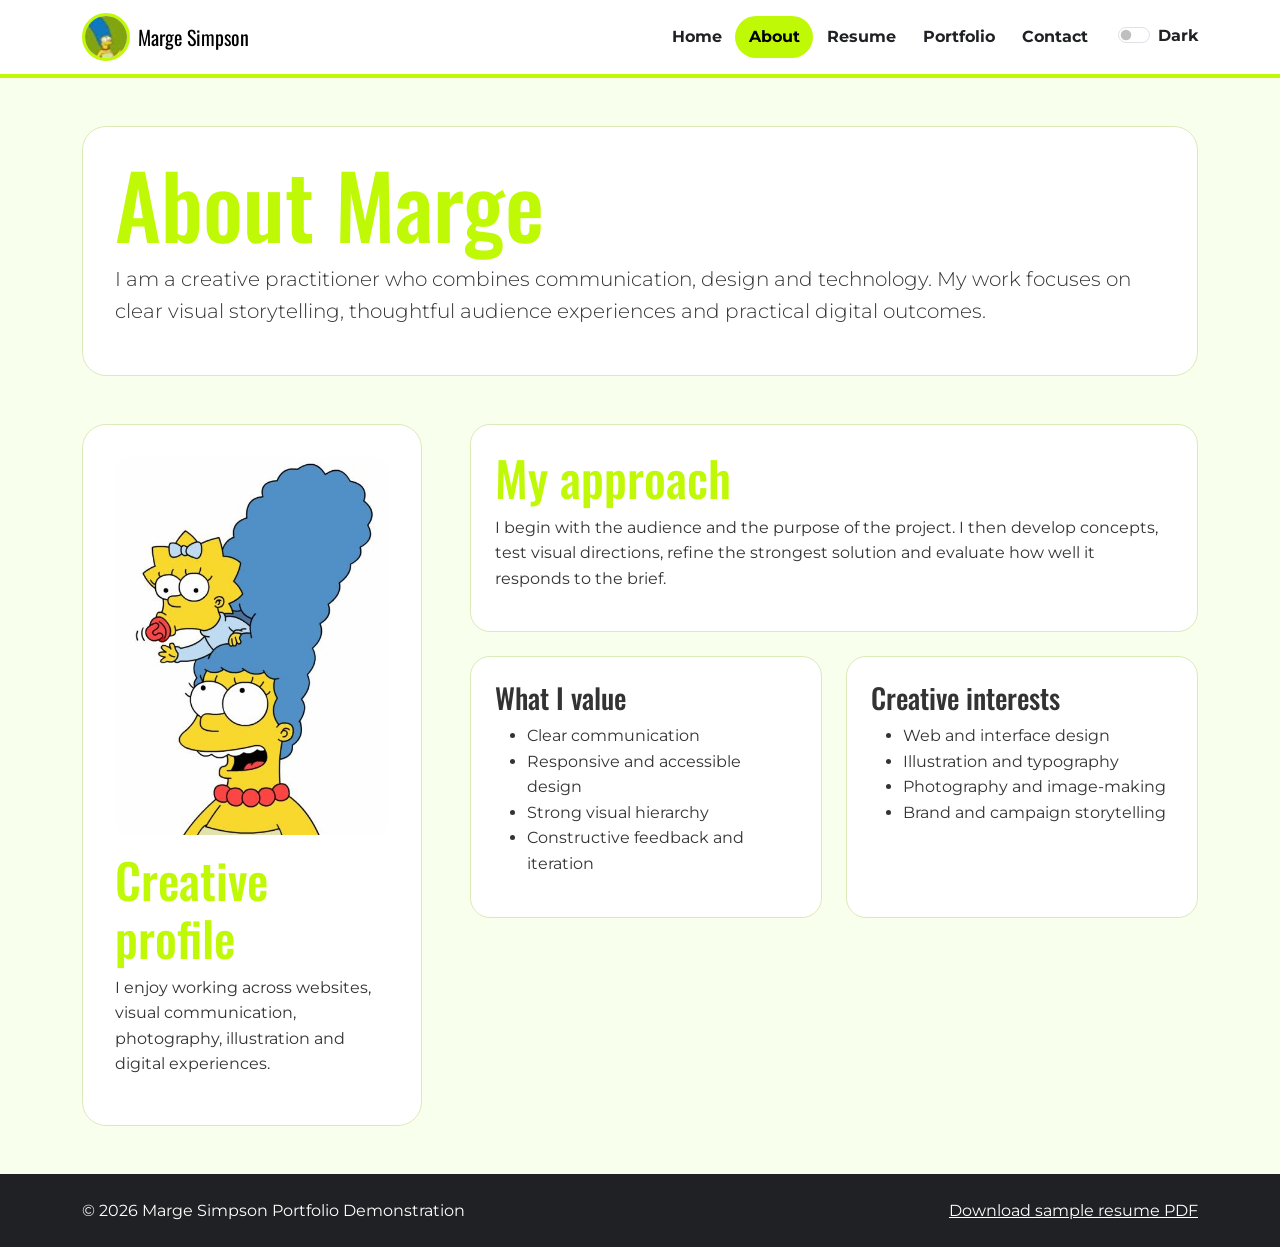
==== about.html @ 270b98f9 "Actual initial commit" ====
<!doctype html>
<html lang="en" data-bs-theme="light">
<head>
  <meta charset="utf-8">
  <meta name="viewport" content="width=device-width, initial-scale=1">
  <meta name="description" content="About Marge Simpson creative portfolio demonstration">
  <meta name="author" content="INFO1005 Website Design">
  <title>Marge Simpson | About</title>

  <link rel="apple-touch-icon" sizes="180x180" href="favicon/apple-touch-icon.png">
  <link rel="icon" type="image/png" sizes="32x32" href="favicon/favicon-32x32.png">
  <link rel="icon" type="image/png" sizes="16x16" href="favicon/favicon-16x16.png">
  <link rel="manifest" href="favicon/site.webmanifest">

  <!-- Same Google Font package as the Bart multipage template -->
  <link rel="preconnect" href="https://fonts.googleapis.com">
  <link rel="preconnect" href="https://fonts.gstatic.com" crossorigin>
  <link href="https://fonts.googleapis.com/css2?family=Montserrat:wght@400;600;700&family=Oswald:wght@500;700&display=swap" rel="stylesheet">

  <link rel="stylesheet" href="https://cdn.jsdelivr.net/npm/bootstrap-icons@1.11.3/font/bootstrap-icons.css">
  <link href="https://cdn.jsdelivr.net/npm/bootstrap@5.3.8/dist/css/bootstrap.min.css" rel="stylesheet">
  <link href="css/custom.css" rel="stylesheet">
</head>
<body>
<a class="skip-link" href="#maincontent">Skip to main content</a>

<nav class="navbar navbar-expand-lg sticky-top portfolio-nav" aria-label="Main portfolio navigation">
  <div class="container">
    <a class="navbar-brand d-flex align-items-center gap-2" href="index.html">
      <img src="img/margeicon.jpg" alt="Marge Simpson icon" class="brand-avatar">
      <span>Marge Simpson</span>
    </a>

    <button class="navbar-toggler" type="button"
            data-bs-toggle="collapse" data-bs-target="#mainNav"
            aria-controls="mainNav" aria-expanded="false"
            aria-label="Toggle navigation">
      <span class="navbar-toggler-icon"></span>
    </button>

    <div class="collapse navbar-collapse" id="mainNav">
      <ul class="navbar-nav ms-auto align-items-lg-center">
        <li class="nav-item"><a class="nav-link" href="index.html">Home</a></li><li class="nav-item"><a class="nav-link active" href="about.html" aria-current="page">About</a></li><li class="nav-item"><a class="nav-link" href="resume.html">Resume</a></li><li class="nav-item"><a class="nav-link" href="portfolio.html">Portfolio</a></li><li class="nav-item"><a class="nav-link" href="contact.html">Contact</a></li>
        <li class="nav-item ms-lg-3">
          <div class="form-check form-switch theme-switch">
            <input class="form-check-input" type="checkbox" role="switch" id="themeSwitch">
            <label class="form-check-label" for="themeSwitch">Dark</label>
          </div>
        </li>
      </ul>
    </div>
  </div>
</nav>

<main id="maincontent" class="container my-5">
  <header class="section-panel mb-5">
    <h1>About Marge</h1>
    <p class="lead">I am a creative practitioner who combines communication, design and technology. My work focuses on clear visual storytelling, thoughtful audience experiences and practical digital outcomes.</p>
  </header>

  <div class="row g-5 align-items-start">
    <aside class="col-lg-4">
      <div class="section-panel position-sticky" style="top:6rem;">
        <img src="img/marge1.jpg" class="img-fluid rounded-4 mb-3" alt="Marge Simpson creative portrait">
        <h2>Creative profile</h2>
        <p>I enjoy working across websites, visual communication, photography, illustration and digital experiences.</p>
      </div>
    </aside>

    <section class="col-lg-8">
      <div class="feature-card p-4 mb-4">
        <h2>My approach</h2>
        <p>I begin with the audience and the purpose of the project. I then develop concepts, test visual directions, refine the strongest solution and evaluate how well it responds to the brief.</p>
      </div>

      <div class="row g-4">
        <div class="col-md-6">
          <article class="feature-card p-4">
            <h2 class="h3">What I value</h2>
            <ul>
              <li>Clear communication</li>
              <li>Responsive and accessible design</li>
              <li>Strong visual hierarchy</li>
              <li>Constructive feedback and iteration</li>
            </ul>
          </article>
        </div>
        <div class="col-md-6">
          <article class="feature-card p-4">
            <h2 class="h3">Creative interests</h2>
            <ul>
              <li>Web and interface design</li>
              <li>Illustration and typography</li>
              <li>Photography and image-making</li>
              <li>Brand and campaign storytelling</li>
            </ul>
          </article>
        </div>
      </div>
    </section>
  </div>
</main>

<footer class="site-footer py-4 mt-5">
  <div class="container d-flex flex-column flex-md-row justify-content-between gap-3">
    <p class="mb-0">&copy; 2026 Marge Simpson Portfolio Demonstration</p>
    <p class="mb-0"><a href="pdf/marge_simpson_resume.pdf" target="_blank">Download sample resume PDF</a></p>
  </div>
</footer>

<script src="https://cdn.jsdelivr.net/npm/bootstrap@5.3.8/dist/js/bootstrap.bundle.min.js"></script>
<script src="js/script.js"></script>
</body>
</html>
---- css/custom.css ----
/* INFO1005 Module 3.2 Marge Simpson multipage Bootstrap portfolio
   Visual styling intentionally follows the Bart Simpson multipage template.
   Palette adapted from the earlier Marge example.
*/

:root {
  --brand-primary: #c0f905;
  --brand-secondary: #82a510;
  --brand-accent: #fb079a;
  --brand-dark: #202124;
  --brand-light: #f8ffed;
  --brand-panel: #ffffff;
  --brand-text: #333333;
  --brand-muted: #666666;
  --brand-border: #dce9b9;
  --font-heading: 'Oswald', Arial, sans-serif;
  --font-body: 'Montserrat', Arial, sans-serif;
}

html {
  scroll-behavior: smooth;
  scroll-padding-top: 5rem;
}

body {
  margin: 0;
  font-family: var(--font-body);
  color: var(--brand-text);
  background: var(--brand-light);
  line-height: 1.6;
}

[data-bs-theme="dark"] body {
  --brand-light: #151515;
  --brand-panel: #202124;
  --brand-text: #f3f7e9;
  --brand-muted: #cdd6bd;
  --brand-border: #44502f;
  background: var(--brand-light);
  color: var(--brand-text);
}

.skip-link {
  position: absolute;
  left: -999px;
  top: 0;
  background: var(--brand-dark);
  color: white;
  padding: .75rem 1rem;
  z-index: 2000;
}
.skip-link:focus { left: 1rem; top: 1rem; }

h1, h2, h3, h4, h5, .navbar-brand {
  font-family: var(--font-heading);
}

h1 {
  font-size: clamp(2.6rem, 7vw, 5.5rem);
  color: var(--brand-primary);
  line-height: 1;
  margin-bottom: 1rem;
}

h2 { color: var(--brand-primary); font-size: clamp(2rem, 4vw, 3rem); }
h3 { color: var(--brand-accent); font-size: 1.45rem; }
h4 { color: var(--brand-muted); font-size: 1rem; letter-spacing: .08em; text-transform: uppercase; }

a { color: var(--brand-secondary); }
a:hover { color: var(--brand-primary); }

/* NAVIGATION — same treatment as Bart multipage */
.portfolio-nav {
  background: var(--brand-panel);
  border-bottom: 4px solid var(--brand-primary);
}

.brand-avatar {
  width: 48px;
  height: 48px;
  object-fit: cover;
  border-radius: 50%;
  border: 3px solid var(--brand-primary);
}

.nav-link {
  color: var(--brand-dark);
  font-weight: 700;
  border-radius: 999px;
  padding-inline: .85rem !important;
}

[data-bs-theme="dark"] .nav-link,
[data-bs-theme="dark"] .navbar-brand,
[data-bs-theme="dark"] .theme-switch {
  color: var(--brand-text);
}

.nav-link:hover,
.nav-link:focus,
.nav-link.active {
  color: var(--brand-dark);
  background: var(--brand-primary);
}

.navbar-toggler { border: 2px solid var(--brand-primary); }
.theme-switch { color: var(--brand-dark); font-weight: 700; }
.theme-switch .form-check-input:checked {
  background-color: var(--brand-primary);
  border-color: var(--brand-primary);
}

/* HOME HERO — Bart layout with Marge image and green palette */
.hero {
  min-height: 70vh;
  padding-block: 4rem;
  background:
    linear-gradient(90deg, rgba(248,255,237,.97), rgba(248,255,237,.76)),
    url('../img/parallax1.jpg') center/cover no-repeat;
}

[data-bs-theme="dark"] .hero {
  background:
    linear-gradient(90deg, rgba(21,21,21,.96), rgba(21,21,21,.80)),
    url('../img/parallax1.jpg') center/cover no-repeat;
}

.hero-img {
  max-width: 340px;
  border-radius: 2rem;
  border: 10px solid var(--brand-primary);
  box-shadow: 16px 16px 0 var(--brand-accent);
}

.standout {
  color: var(--brand-secondary);
  font-weight: 700;
}

.typing-heading {
  min-height: 3.6rem;
  margin-bottom: 1rem;
}

.typewrite {
  color: var(--brand-primary);
  border-right: .08em solid var(--brand-primary);
  padding-right: .1em;
  animation: blinkCursor .8s step-end infinite;
}

@keyframes blinkCursor {
  50% { border-color: transparent; }
}

/* BART TEMPLATE PANEL / CARD STYLES */
.section-panel {
  background: var(--brand-panel);
  border: 1px solid var(--brand-border);
  border-radius: 1.5rem;
  padding: 2rem;
}

.feature-card,
.project-card,
.resume-card {
  background: var(--brand-panel);
  border: 1px solid var(--brand-border);
  border-radius: 1.25rem;
  overflow: hidden;
  height: 100%;
  transition: transform .25s ease, box-shadow .25s ease;
}

.feature-card:hover,
.project-card:hover,
.resume-card:hover {
  transform: translateY(-.25rem);
  box-shadow: 0 1rem 2rem rgba(0,0,0,.12);
}

.feature-icon {
  font-size: 2rem;
  color: var(--brand-accent);
}

.card-img-top,
.project-thumb {
  height: 220px;
  object-fit: cover;
  width: 100%;
}

.project-thumb { cursor: zoom-in; }
.project-card button {
  border: 0;
  padding: 0;
  background: transparent;
  width: 100%;
}

/* BART TEMPLATE PILL BUTTON STYLE */
.btn-portfolio {
  display: inline-block;
  color: var(--brand-dark);
  background: var(--brand-primary);
  border: 2px solid var(--brand-secondary);
  border-radius: 999px;
  font-weight: 700;
  padding: .85rem 1.2rem;
  text-decoration: none;
}

.btn-portfolio:hover,
.btn-portfolio:focus {
  color: white;
  background: var(--brand-secondary);
}

/* RESUME */
.progress {
  height: 2rem;
  background: #e8efda;
  border-radius: 999px;
}

.progress-bar {
  background: var(--brand-secondary);
  color: white;
  font-weight: 700;
}

.progress-bar.secondary {
  background: var(--brand-accent);
}

.progress-bar.tertiary {
  background: var(--brand-primary);
  color: var(--brand-dark);
}

.timeline-item {
  border-left: 5px solid var(--brand-primary);
  padding-left: 1.25rem;
  margin-bottom: 1.75rem;
}

.pdf-frame {
  width: 100%;
  min-height: 520px;
  border: 4px solid var(--brand-border);
  border-radius: 1rem;
}

.optional-note {
  border-left: 6px solid var(--brand-primary);
  background: rgba(192,249,5,.13);
  padding: 1rem;
  border-radius: .75rem;
}


/* FIXED RESUME SKILLS SECTION
   Dedicated skill cards prevent the generic 100% card height from
   stretching or misaligning the skill rows. */
.resume-card {
  height: auto;
}

.skills-section {
  margin-top: 2.5rem;
}

.skills-section > h2 {
  margin-bottom: 1rem;
}

.skills-list {
  display: grid;
  gap: 1rem;
}

.skill-card {
  background: var(--brand-panel);
  border: 1px solid var(--brand-border);
  border-radius: 1.25rem;
  padding: 1.25rem 1.4rem;
}

.skill-card-heading {
  display: flex;
  align-items: baseline;
  justify-content: space-between;
  gap: 1rem;
  margin-bottom: .8rem;
}

.skill-card-heading h3 {
  margin: 0;
  color: var(--brand-text);
  font-size: 1.25rem;
  line-height: 1.25;
}

.skill-percentage {
  flex: 0 0 auto;
  min-width: 3.25rem;
  text-align: right;
  color: var(--brand-secondary);
  font-family: var(--font-heading);
  font-size: 1.15rem;
  font-weight: 700;
}

.skill-card .progress {
  width: 100%;
  height: .9rem;
  margin: 0;
  overflow: hidden;
}

.skill-card .progress-bar {
  min-width: 0;
}

@media (max-width: 575.98px) {
  .skill-card {
    padding: 1rem;
  }

  .skill-card-heading {
    align-items: flex-start;
  }

  .skill-card-heading h3 {
    font-size: 1.1rem;
  }
}

/* RESPONSIVE PARALLAX */
.resume-parallax {
  min-height: 390px;
  border-radius: 1.5rem;
  overflow: hidden;
  background:
    linear-gradient(rgba(20,25,10,.38), rgba(20,25,10,.52)),
    url('../img/parallax2.jpg') center/cover fixed no-repeat;
  display: grid;
  place-items: center;
}

.parallax-content {
  padding: 4rem 1rem;
}

.resume-parallax h2,
.resume-parallax .standout {
  color: #fff;
  text-shadow: 0 2px 10px rgba(0,0,0,.7);
}

/* MODAL */
.modal-content {
  background: var(--brand-panel);
  color: var(--brand-text);
}

.lightbox-image {
  width: 100%;
  max-height: 70vh;
  object-fit: contain;
  border-radius: .75rem;
}

/* FORM + MAP */
.form-control,
.form-select {
  border: 2px solid var(--brand-border);
  background: var(--brand-panel);
  color: var(--brand-text);
}

.form-control:focus,
.form-select:focus {
  border-color: var(--brand-primary);
  box-shadow: 0 0 0 .25rem rgba(192,249,5,.20);
}

.map-frame {
  overflow: hidden;
  border: 4px solid var(--brand-primary);
  border-radius: 1rem;
}

.map-frame iframe {
  border: 0;
}

/* FOOTER — same dark footer as Bart */
.site-footer {
  background: var(--brand-dark);
  color: white;
}

.site-footer a,
.site-footer p {
  color: white;
}

:focus-visible {
  outline: 4px solid var(--brand-accent);
  outline-offset: 3px;
}

@media (max-width: 767.98px), (prefers-reduced-motion: reduce) {
  .resume-parallax {
    min-height: 240px;
    background-attachment: scroll;
  }
}

@media (max-width: 767.98px) {
  .hero {
    min-height: auto;
    padding-block: 2rem;
  }

  .hero-img {
    max-width: 240px;
    border-width: 6px;
    box-shadow: 8px 8px 0 var(--brand-accent);
  }

  .section-panel {
    padding: 1rem;
  }

  .card-img-top,
  .project-thumb {
    height: 180px;
  }
}
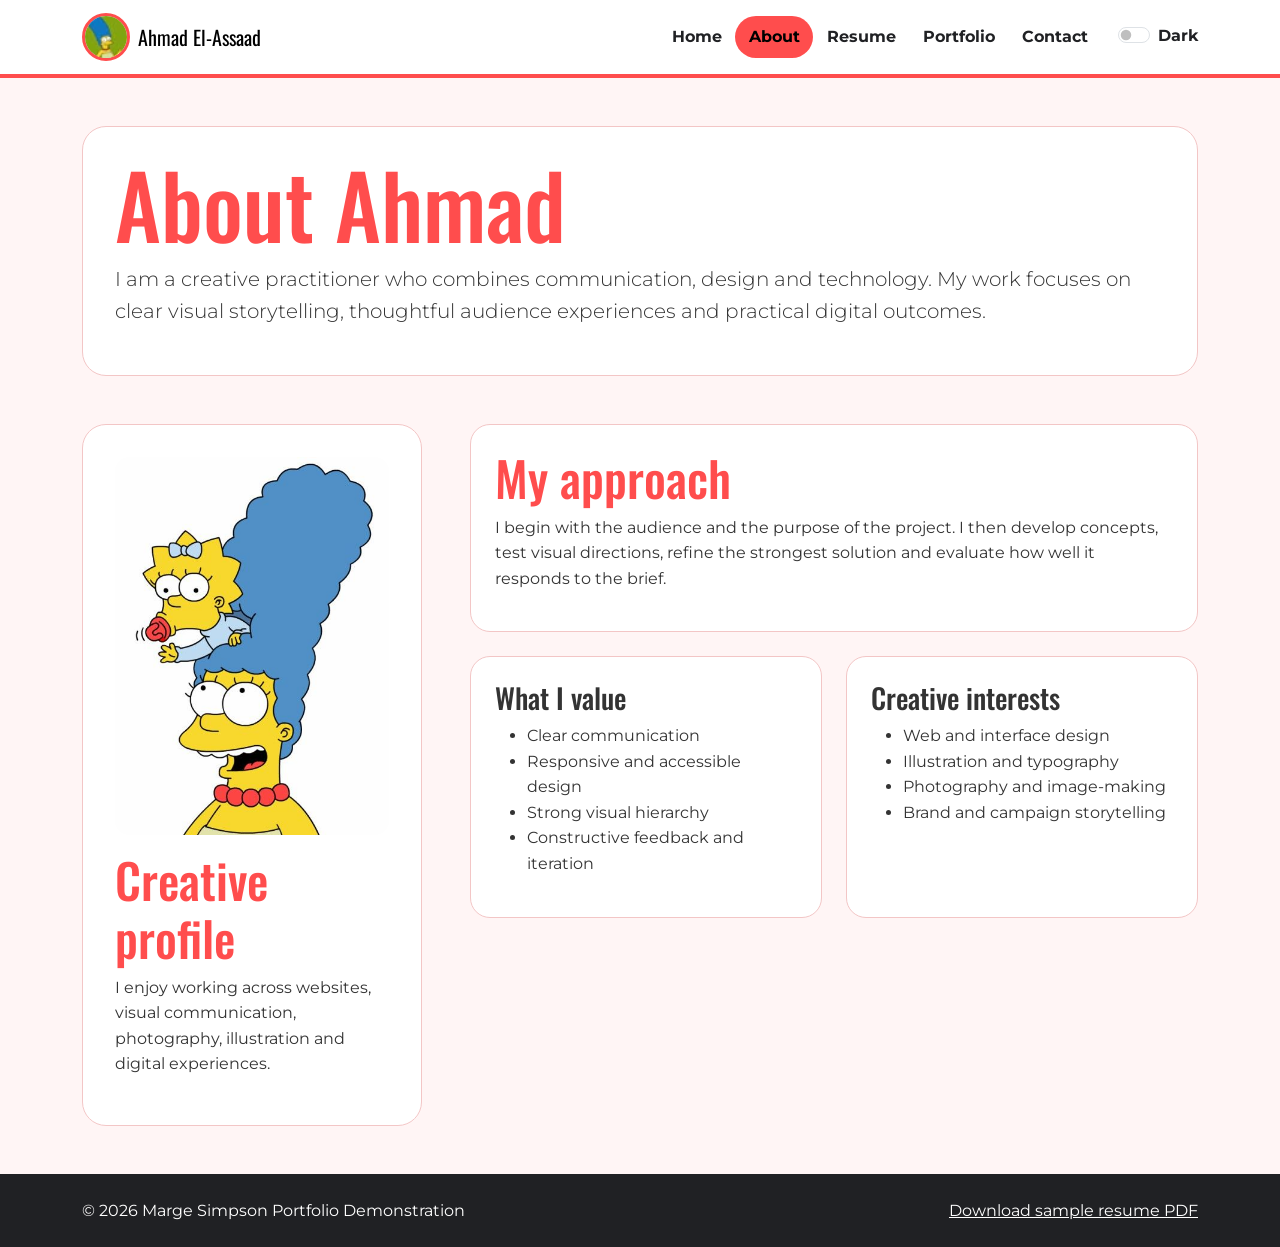
==== commit 4f12f183: "added Dark mode painter" ====
--- a/about.html
+++ b/about.html
@@ -3,9 +3,9 @@
 <head>
   <meta charset="utf-8">
   <meta name="viewport" content="width=device-width, initial-scale=1">
-  <meta name="description" content="About Marge Simpson creative portfolio demonstration">
+  <meta name="description" content="About Ahmad El-Assaad creative portfolio demonstration">
   <meta name="author" content="INFO1005 Website Design">
-  <title>Marge Simpson | About</title>
+  <title> Ahmad El-Assaad | About</title>
 
   <link rel="apple-touch-icon" sizes="180x180" href="favicon/apple-touch-icon.png">
   <link rel="icon" type="image/png" sizes="32x32" href="favicon/favicon-32x32.png">
@@ -27,8 +27,8 @@
 <nav class="navbar navbar-expand-lg sticky-top portfolio-nav" aria-label="Main portfolio navigation">
   <div class="container">
     <a class="navbar-brand d-flex align-items-center gap-2" href="index.html">
-      <img src="img/margeicon.jpg" alt="Marge Simpson icon" class="brand-avatar">
-      <span>Marge Simpson</span>
+      <img src="img/margeicon.jpg" alt="Ahmad El-Assaad icon" class="brand-avatar">
+      <span>Ahmad El-Assaad</span>
     </a>
 
     <button class="navbar-toggler" type="button"
@@ -54,7 +54,7 @@
 
 <main id="maincontent" class="container my-5">
   <header class="section-panel mb-5">
-    <h1>About Marge</h1>
+    <h1>About Ahmad</h1>
     <p class="lead">I am a creative practitioner who combines communication, design and technology. My work focuses on clear visual storytelling, thoughtful audience experiences and practical digital outcomes.</p>
   </header>
 
@@ -109,6 +109,7 @@
 </footer>
 
 <script src="https://cdn.jsdelivr.net/npm/bootstrap@5.3.8/dist/js/bootstrap.bundle.min.js"></script>
+<script src="js/paint-theme.js"></script>
 <script src="js/script.js"></script>
 </body>
 </html>
--- a/css/custom.css
+++ b/css/custom.css
@@ -4,15 +4,15 @@
 */
 
 :root {
-  --brand-primary: #c0f905;
-  --brand-secondary: #82a510;
+  --brand-primary: #ff4d4d;
+  --brand-secondary: #b31217;
   --brand-accent: #fb079a;
   --brand-dark: #202124;
-  --brand-light: #f8ffed;
+  --brand-light: #fff5f5;
   --brand-panel: #ffffff;
   --brand-text: #333333;
   --brand-muted: #666666;
-  --brand-border: #dce9b9;
+  --brand-border: #f3c6c6;
   --font-heading: 'Oswald', Arial, sans-serif;
   --font-body: 'Montserrat', Arial, sans-serif;
 }
@@ -33,9 +33,9 @@
 [data-bs-theme="dark"] body {
   --brand-light: #151515;
   --brand-panel: #202124;
-  --brand-text: #f3f7e9;
-  --brand-muted: #cdd6bd;
-  --brand-border: #44502f;
+  --brand-text: #fbeeee;
+  --brand-muted: #dbc3c3;
+  --brand-border: #5a2f2f;
   background: var(--brand-light);
   color: var(--brand-text);
 }
@@ -110,19 +110,19 @@
   border-color: var(--brand-primary);
 }
 
-/* HOME HERO — Bart layout with Marge image and green palette */
+/* HOME HERO — Bart layout with Marge image and red palette */
 .hero {
   min-height: 70vh;
   padding-block: 4rem;
   background:
-    linear-gradient(90deg, rgba(248,255,237,.97), rgba(248,255,237,.76)),
-    url('../img/parallax1.jpg') center/cover no-repeat;
+    linear-gradient(90deg, rgba(255,245,245,.80), rgba(255,245,245,.30)),
+    url('../img/hero-red-light.jpg') center/cover no-repeat;
 }
 
 [data-bs-theme="dark"] .hero {
   background:
-    linear-gradient(90deg, rgba(21,21,21,.96), rgba(21,21,21,.80)),
-    url('../img/parallax1.jpg') center/cover no-repeat;
+    linear-gradient(90deg, rgba(21,21,21,.75), rgba(21,21,21,.25)),
+    url('../img/hero-red-dark.jpg') center/cover no-repeat;
 }
 
 .hero-img {
@@ -220,7 +220,7 @@
 /* RESUME */
 .progress {
   height: 2rem;
-  background: #e8efda;
+  background: #f6dcdc;
   border-radius: 999px;
 }
 
@@ -254,7 +254,7 @@
 
 .optional-note {
   border-left: 6px solid var(--brand-primary);
-  background: rgba(192,249,5,.13);
+  background: rgba(255,77,77,.13);
   padding: 1rem;
   border-radius: .75rem;
 }
@@ -343,7 +343,7 @@
   border-radius: 1.5rem;
   overflow: hidden;
   background:
-    linear-gradient(rgba(20,25,10,.38), rgba(20,25,10,.52)),
+    linear-gradient(rgba(30,10,10,.38), rgba(30,10,10,.52)),
     url('../img/parallax2.jpg') center/cover fixed no-repeat;
   display: grid;
   place-items: center;
@@ -383,7 +383,7 @@
 .form-control:focus,
 .form-select:focus {
   border-color: var(--brand-primary);
-  box-shadow: 0 0 0 .25rem rgba(192,249,5,.20);
+  box-shadow: 0 0 0 .25rem rgba(255,77,77,.20);
 }
 
 .map-frame {
@@ -440,3 +440,36 @@
     height: 180px;
   }
 }
+
+/* ============================================================
+   PAINT-BRUSH THEME SWITCH (used by js/paint-theme.js)
+   ============================================================ */
+@property --pd-r { syntax: "<length>"; inherits: true; initial-value: 0px; }
+
+.pd-notrans, .pd-notrans *, .pd-notrans *::before, .pd-notrans *::after { transition: none !important; }
+
+/* text while it is being splashed with fresh paint */
+.pd-painting,
+.pd-painting * {
+  color: transparent !important;       /* also hides child spans/links until the paint lands */
+}
+.pd-painting * { border-color: transparent !important; }   /* e.g. the typewriter cursor */
+.pd-painting {
+  color: transparent !important;
+  -webkit-background-clip: text !important;
+  background-clip: text !important;
+  background-image:
+    radial-gradient(circle at var(--pd-x, 50%) var(--pd-y, 50%), var(--pd-new) var(--pd-r), transparent calc(var(--pd-r) + 1px)),
+    linear-gradient(var(--pd-old), var(--pd-old)) !important;
+  transition: --pd-r 900ms cubic-bezier(.2, .7, .2, 1);
+}
+
+.pd-wall  { position: fixed; inset: 0; width: 100%; height: 100%; z-index: 2147483000; display: none; touch-action: none; }
+.pd-brush { position: fixed; left: 0; top: 0; z-index: 2147483001; pointer-events: none; display: none; --h: 100px; --paint: #000; }
+.pd-brush .b { position: absolute; left: 0; top: 0; }
+.pd-bristles { position: absolute; left: calc(var(--h) * -.34); top: calc(var(--h) / -2); width: calc(var(--h) * .34); height: var(--h);
+  background: var(--paint); border: 3px solid rgba(140,140,140,.8); border-left-width: 0; border-radius: 3px 14px 14px 3px; box-sizing: border-box; }
+.pd-ferrule { position: absolute; left: calc(var(--h) * -.62); top: calc(var(--h) * -.42); width: calc(var(--h) * .28); height: calc(var(--h) * .84);
+  background: linear-gradient(#d9d9d9, #8a8a8a 50%, #d9d9d9); border-radius: 4px; }
+.pd-handle { position: absolute; left: calc(var(--h) * -2.1); top: calc(var(--h) * -.12); width: calc(var(--h) * 1.5); height: calc(var(--h) * .24);
+  background: linear-gradient(#d08a3c, #9b5a1c); border-radius: 999px 4px 4px 999px; transform-origin: right center; transform: rotate(16deg); }
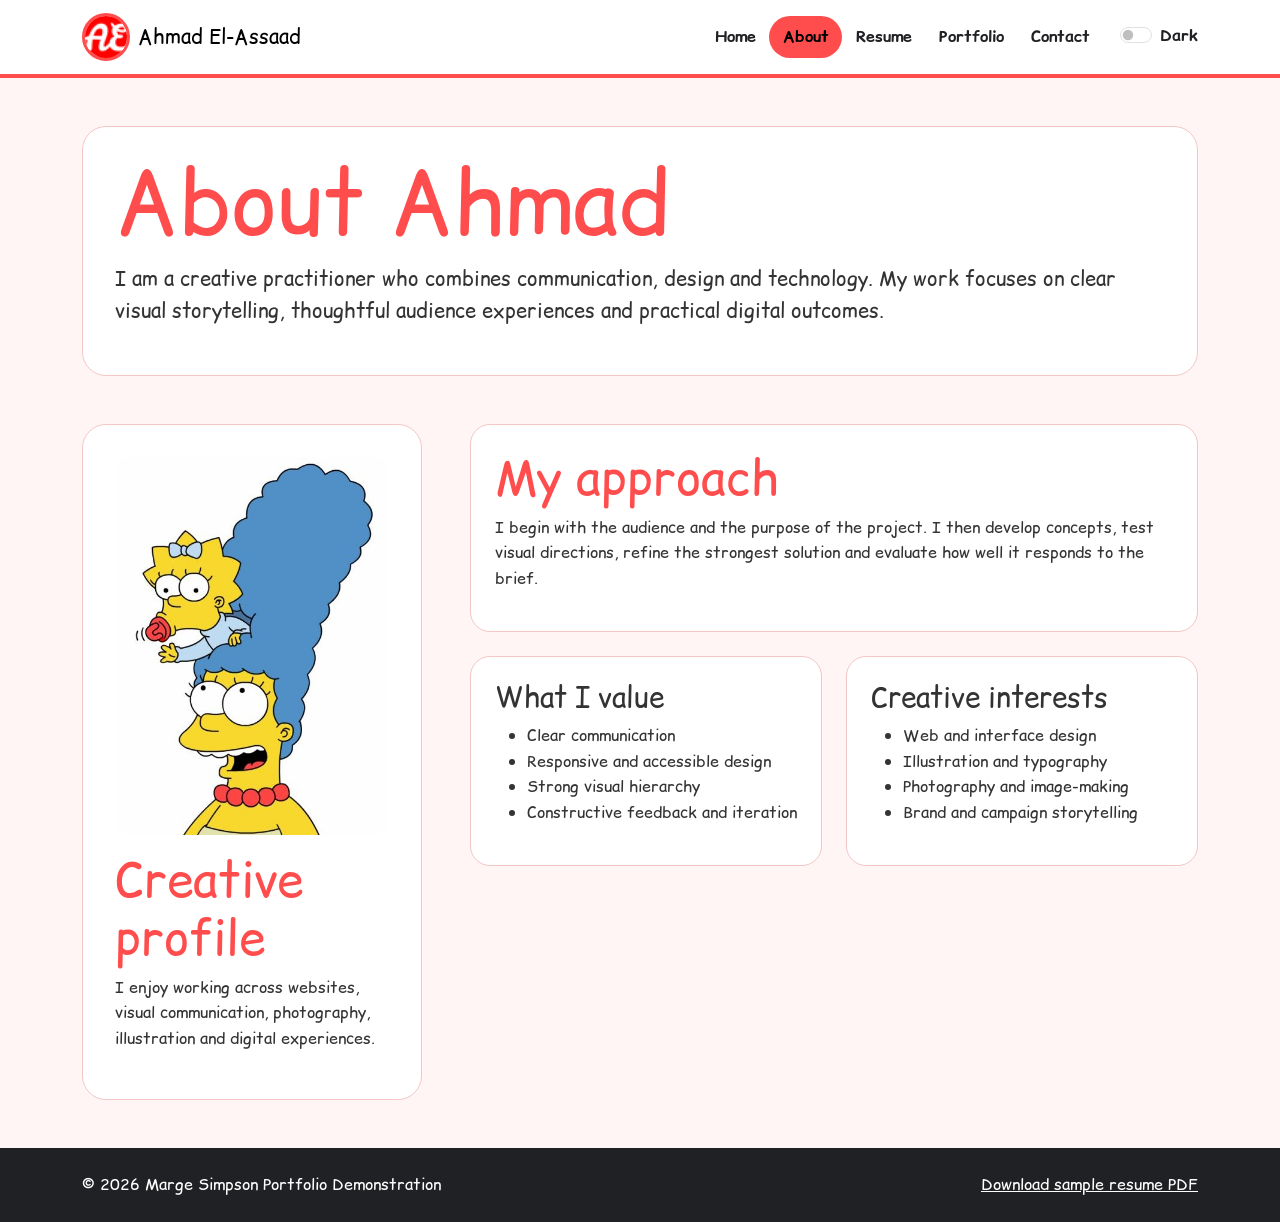
==== commit 1c708e27: "made changes" ====
--- a/about.html
+++ b/about.html
@@ -15,7 +15,7 @@
   <!-- Same Google Font package as the Bart multipage template -->
   <link rel="preconnect" href="https://fonts.googleapis.com">
   <link rel="preconnect" href="https://fonts.gstatic.com" crossorigin>
-  <link href="https://fonts.googleapis.com/css2?family=Montserrat:wght@400;600;700&family=Oswald:wght@500;700&display=swap" rel="stylesheet">
+  <link href="https://fonts.googleapis.com/css2?family=Comic+Relief:wght@400;700&display=swap" rel="stylesheet">
 
   <link rel="stylesheet" href="https://cdn.jsdelivr.net/npm/bootstrap-icons@1.11.3/font/bootstrap-icons.css">
   <link href="https://cdn.jsdelivr.net/npm/bootstrap@5.3.8/dist/css/bootstrap.min.css" rel="stylesheet">
@@ -27,7 +27,7 @@
 <nav class="navbar navbar-expand-lg sticky-top portfolio-nav" aria-label="Main portfolio navigation">
   <div class="container">
     <a class="navbar-brand d-flex align-items-center gap-2" href="index.html">
-      <img src="img/margeicon.jpg" alt="Ahmad El-Assaad icon" class="brand-avatar">
+      <img src="img/ahmadicon.png" alt="Ahmad El-Assaad icon" class="brand-avatar">
       <span>Ahmad El-Assaad</span>
     </a>
 
--- a/css/custom.css
+++ b/css/custom.css
@@ -13,8 +13,8 @@
   --brand-text: #333333;
   --brand-muted: #666666;
   --brand-border: #f3c6c6;
-  --font-heading: 'Oswald', Arial, sans-serif;
-  --font-body: 'Montserrat', Arial, sans-serif;
+  --font-heading: 'Comic Relief', 'Comic Sans MS', cursive;
+  --font-body: 'Comic Relief', 'Comic Sans MS', cursive;
 }
 
 html {
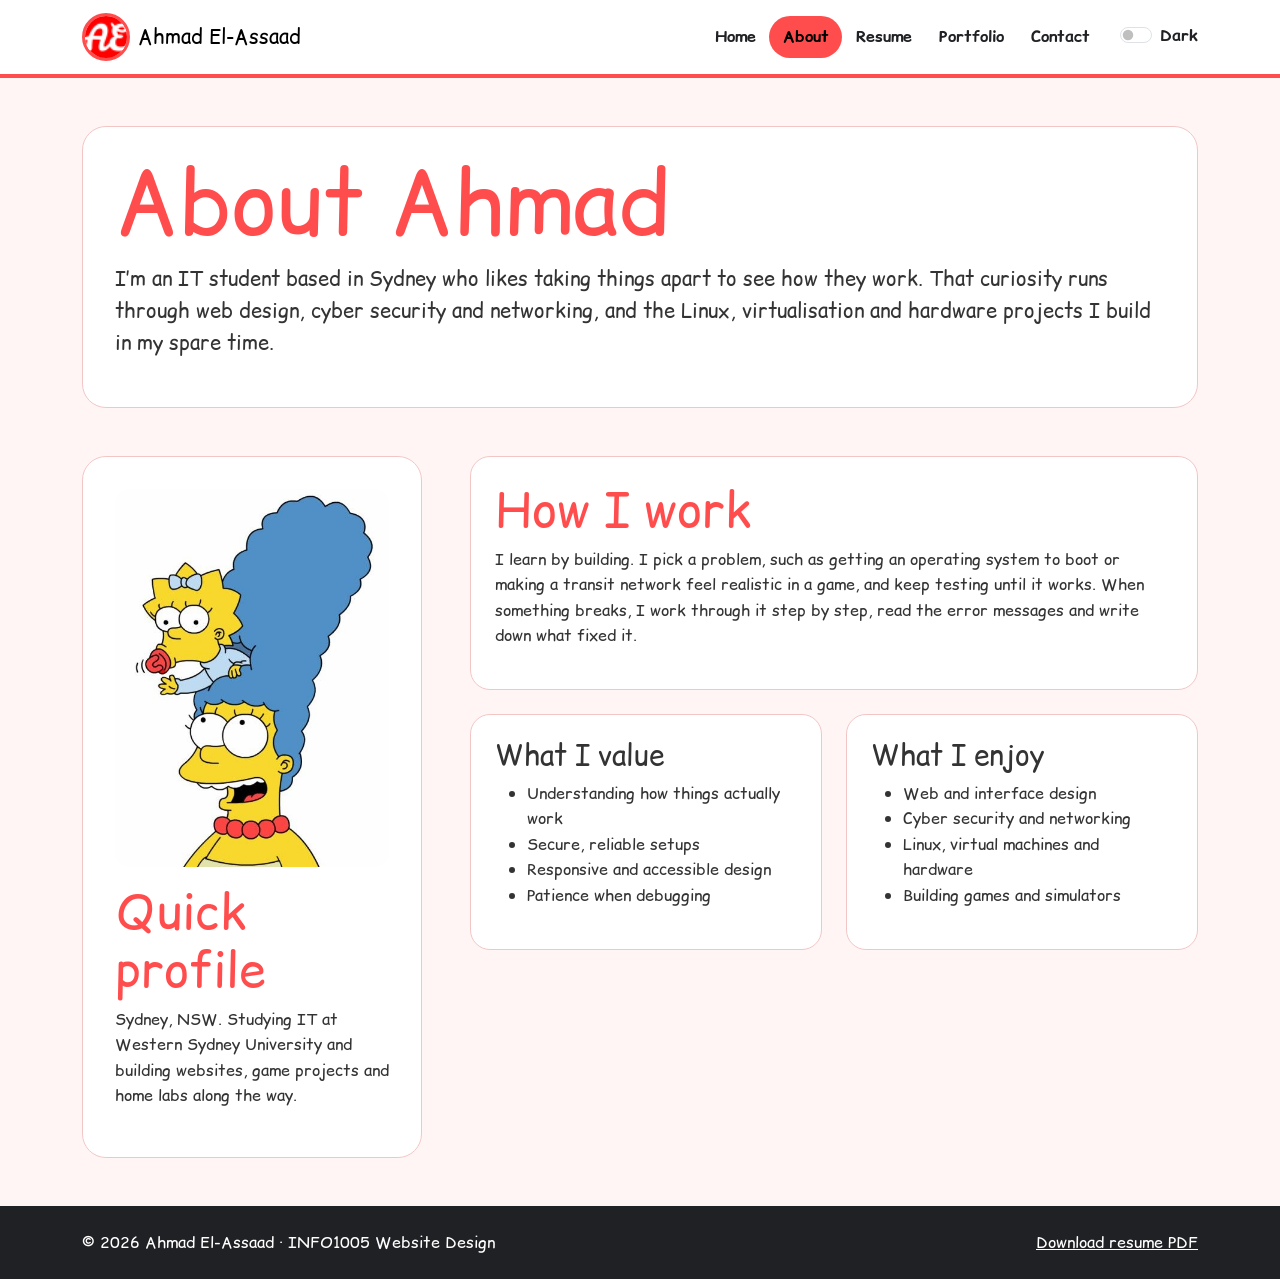
==== commit 46bd7277: "Made the website mine by replacing the placeholder text with my own" ====
--- a/about.html
+++ b/about.html
@@ -3,9 +3,9 @@
 <head>
   <meta charset="utf-8">
   <meta name="viewport" content="width=device-width, initial-scale=1">
-  <meta name="description" content="About Ahmad El-Assaad creative portfolio demonstration">
+  <meta name="description" content="About Ahmad El-Assaad, an IT student in Sydney interested in web design, cyber security and systems">
   <meta name="author" content="INFO1005 Website Design">
-  <title> Ahmad El-Assaad | About</title>
+  <title>Ahmad El-Assaad | About</title>
 
   <link rel="apple-touch-icon" sizes="180x180" href="favicon/apple-touch-icon.png">
   <link rel="icon" type="image/png" sizes="32x32" href="favicon/favicon-32x32.png">
@@ -55,44 +55,41 @@
 <main id="maincontent" class="container my-5">
   <header class="section-panel mb-5">
     <h1>About Ahmad</h1>
-    <p class="lead">I am a creative practitioner who combines communication, design and technology. My work focuses on clear visual storytelling, thoughtful audience experiences and practical digital outcomes.</p>
+    <p class="lead">I’m an IT student based in Sydney who likes taking things apart to see how they work. That curiosity runs through web design, cyber security and networking, and the Linux, virtualisation and hardware projects I build in my spare time.</p>
   </header>
-
   <div class="row g-5 align-items-start">
     <aside class="col-lg-4">
       <div class="section-panel position-sticky" style="top:6rem;">
-        <img src="img/marge1.jpg" class="img-fluid rounded-4 mb-3" alt="Marge Simpson creative portrait">
-        <h2>Creative profile</h2>
-        <p>I enjoy working across websites, visual communication, photography, illustration and digital experiences.</p>
+        <img src="img/marge1.jpg" class="img-fluid rounded-4 mb-3" alt="Portrait of Ahmad El-Assaad">
+        <h2>Quick profile</h2>
+        <p>Sydney, NSW. Studying IT at Western Sydney University and building websites, game projects and home labs along the way.</p>
       </div>
     </aside>
-
     <section class="col-lg-8">
       <div class="feature-card p-4 mb-4">
-        <h2>My approach</h2>
-        <p>I begin with the audience and the purpose of the project. I then develop concepts, test visual directions, refine the strongest solution and evaluate how well it responds to the brief.</p>
+        <h2>How I work</h2>
+        <p>I learn by building. I pick a problem, such as getting an operating system to boot or making a transit network feel realistic in a game, and keep testing until it works. When something breaks, I work through it step by step, read the error messages and write down what fixed it.</p>
       </div>
-
       <div class="row g-4">
         <div class="col-md-6">
           <article class="feature-card p-4">
             <h2 class="h3">What I value</h2>
             <ul>
-              <li>Clear communication</li>
+              <li>Understanding how things actually work</li>
+              <li>Secure, reliable setups</li>
               <li>Responsive and accessible design</li>
-              <li>Strong visual hierarchy</li>
-              <li>Constructive feedback and iteration</li>
+              <li>Patience when debugging</li>
             </ul>
           </article>
         </div>
         <div class="col-md-6">
           <article class="feature-card p-4">
-            <h2 class="h3">Creative interests</h2>
+            <h2 class="h3">What I enjoy</h2>
             <ul>
               <li>Web and interface design</li>
-              <li>Illustration and typography</li>
-              <li>Photography and image-making</li>
-              <li>Brand and campaign storytelling</li>
+              <li>Cyber security and networking</li>
+              <li>Linux, virtual machines and hardware</li>
+              <li>Building games and simulators</li>
             </ul>
           </article>
         </div>
@@ -103,8 +100,8 @@
 
 <footer class="site-footer py-4 mt-5">
   <div class="container d-flex flex-column flex-md-row justify-content-between gap-3">
-    <p class="mb-0">&copy; 2026 Marge Simpson Portfolio Demonstration</p>
-    <p class="mb-0"><a href="pdf/marge_simpson_resume.pdf" target="_blank">Download sample resume PDF</a></p>
+    <p class="mb-0">&copy; 2026 Ahmad El-Assaad · INFO1005 Website Design</p>
+    <p class="mb-0"><a href="pdf/ahmad_elassaad_resume.pdf" target="_blank">Download resume PDF</a></p>
   </div>
 </footer>
 
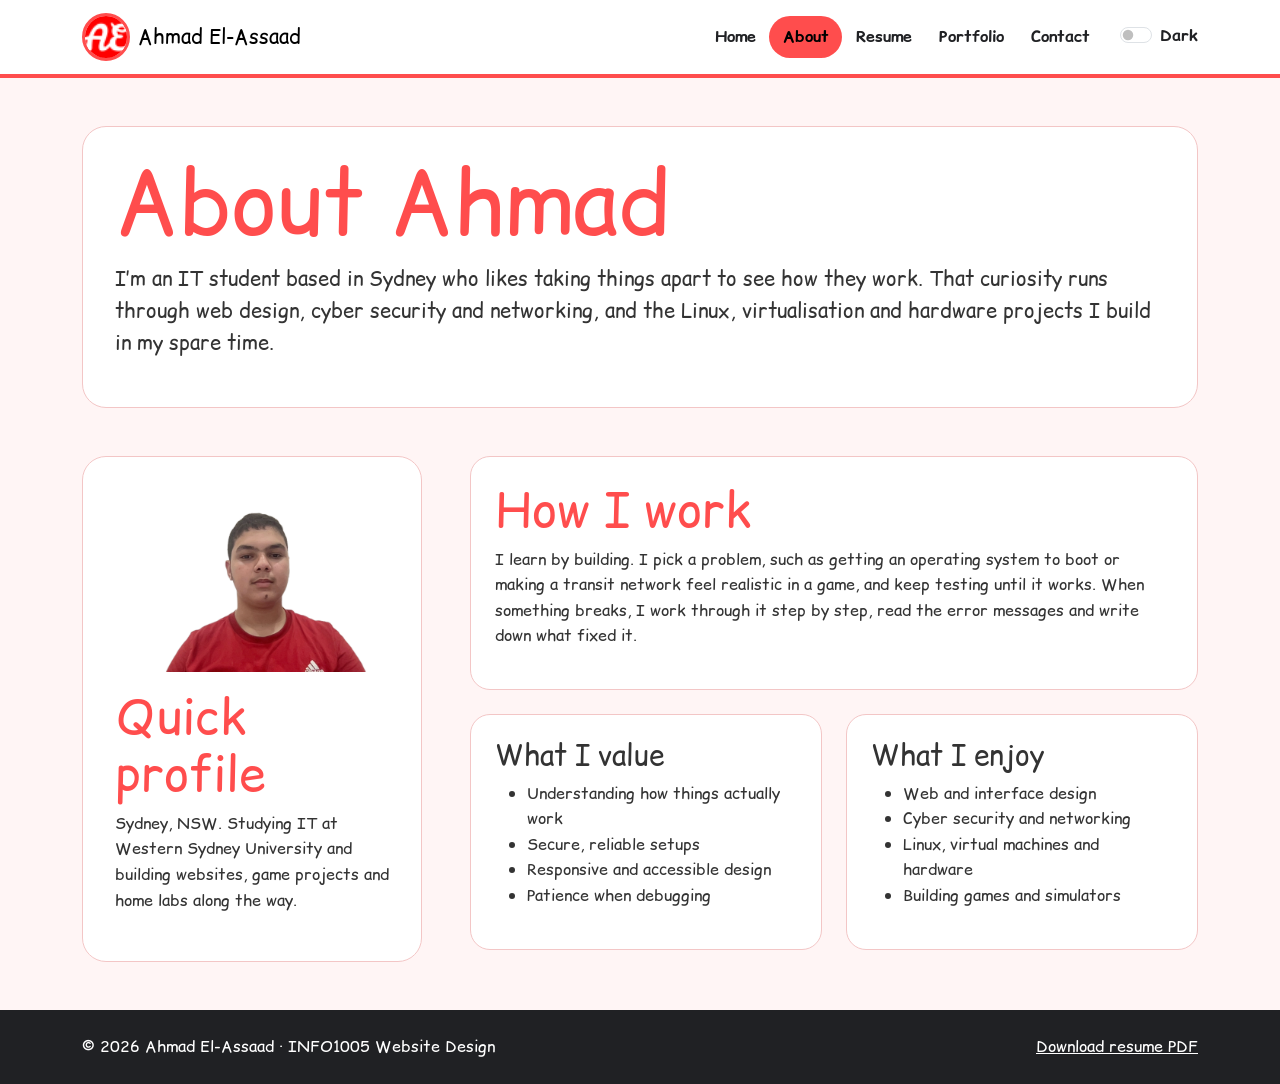
==== commit ba8b856f: "added my photo" ====
--- a/about.html
+++ b/about.html
@@ -60,7 +60,7 @@
   <div class="row g-5 align-items-start">
     <aside class="col-lg-4">
       <div class="section-panel position-sticky" style="top:6rem;">
-        <img src="img/marge1.jpg" class="img-fluid rounded-4 mb-3" alt="Portrait of Ahmad El-Assaad">
+        <img src="img/ahmad.png" class="img-fluid rounded-4 mb-3" alt="Portrait of Ahmad El-Assaad">
         <h2>Quick profile</h2>
         <p>Sydney, NSW. Studying IT at Western Sydney University and building websites, game projects and home labs along the way.</p>
       </div>
